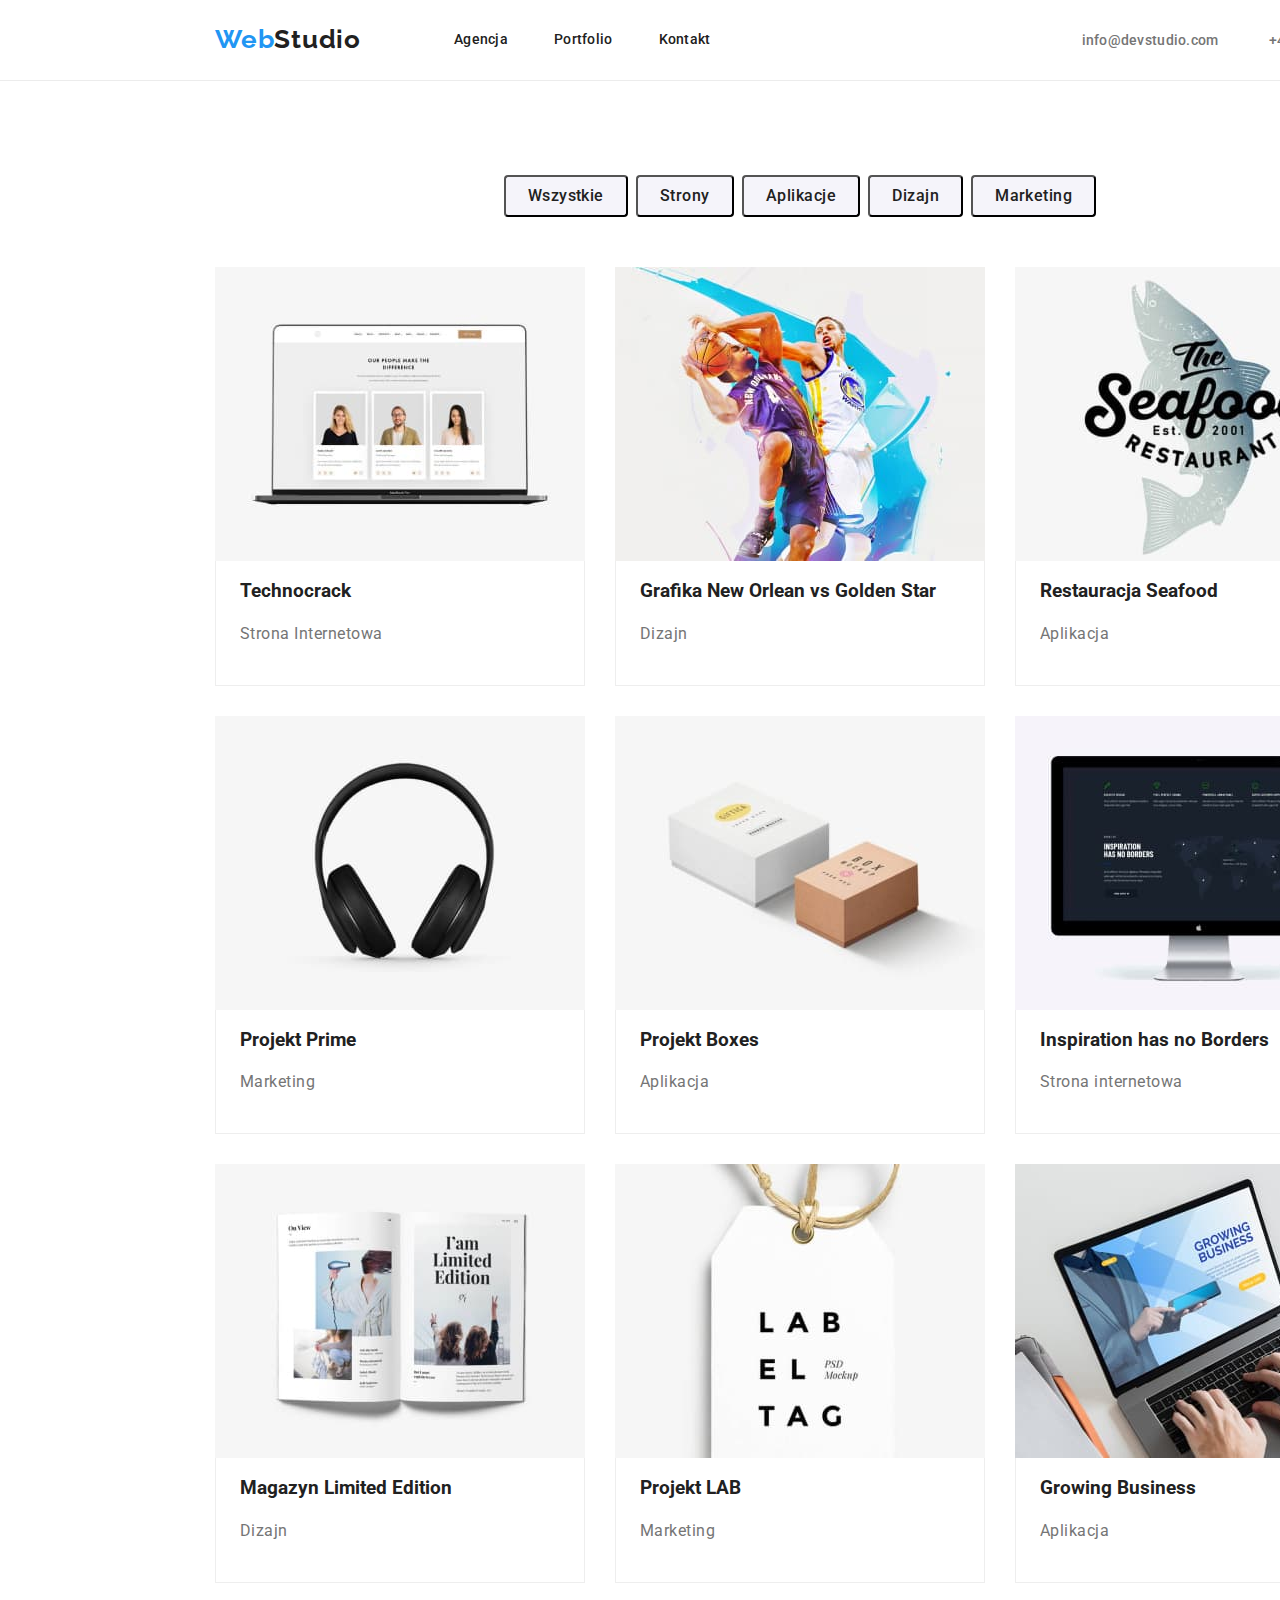
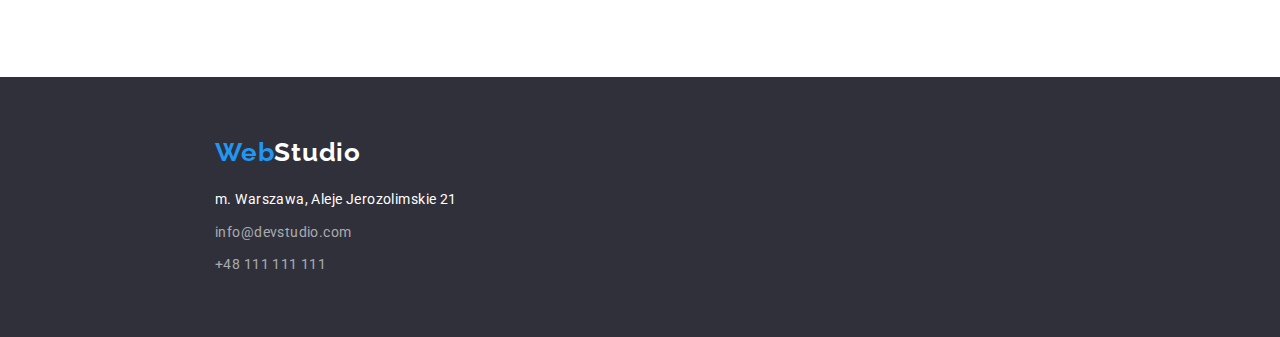
==== portfolio.html @ e6028678 "copy of last homework" ====
<!DOCTYPE html>
<html lang="pl">
<head>
    <meta charset="UTF-8">
    <meta http-equiv="X-UA-Compatible" content="IE=edge">
    <meta name="viewport" content="width=device-width, initial-scale=1.0">
    <title>portfolio</title>
    <link rel="stylesheet" href="modern-normalize.css">
    <link rel="stylesheet" href="./css/styles.css" />
    <link rel="preconnect" href="https://fonts.gstatic.com">
    <link href="https://fonts.googleapis.com/css2?family=Raleway:wght@700&family=Roboto:wght@400;500;700;900&display=swap"
        rel="stylesheet">
</head>
<body>
    <header>
         <!---Menu--> 
         <section class="menu">  
            <div class="container">
                <h2 class="menu-logo">
                    <a class="menu-logo-item" href="index.html">Web<span class="menu-logo-accent">Studio</span></a>
                </h2>
                <nav class="navigation">
                    <ul class="navigation-list list">
                        <li class="navigation-list-item">
                            <a class="navigation-list-link" href="Agencja">Agencja</a></li>
                        <li class="navigation-list-item">
                            <a class="navigation-list-link" href="portfolio.html">Portfolio</a></li>
                        <li class="navigation-list-item">
                            <a class="navigation-list-link" href="Kontakt">Kontakt</a></li>
                    </ul>
                </nav>
                <a class="menu-mail" href="mailto:info@devstudio.com">info@devstudio.com</a>
                <a class="menu-phonenumber" href="tel:48111111111">+48 111 111 111</a>
            </div>
        </section>
    </header>
    <main class="section">      <!-- Filters -->
        <section class="filters">
            <div class="container">
                <ul class="filters-list list">
                    <li class="filters-list-item">
                        <button class="filters-list-btn" type="button">Wszystkie</button> 
                    </li>
                    <li class="filters-list-item">        
                        <button class="filters-list-btn" type="button">Strony</button>
                    </li>
                    <li class="filters-list-item">
                        <button class="filters-list-btn" type="button">Aplikacje</button>
                    </li>
                    <li class="filters-list-item">
                        <button class="filters-list-btn" type="button">Dizajn</button>
                    </li>
                    <li class="filters-list-item">
                        <button class="filters-list-btn" type="button">Marketing</button> 
                    </li>
                </ul>
            </div>
        </section>
        <section class="projects"> <!-- projects -->
            <div class="container">
                <ul class="projects-list list">
                    <li class="projects-list-item">
                        <img class="projects-list-img" src="images/portfolio/portfolio1.jpg" alt="Technocrack" width="370" height="294">
                        <div class="projects-frame">
                            <h3 class="projects-list-title">Technocrack</h3>
                            <p class="projects-list-type">Strona Internetowa</p>
                        </div>
                    </li>
                    <li class="projects-list-item">
                        <img class="projects-list-img" src="images/portfolio/portfolio2.jpg" alt="Grafika New Orlean vs Golden Star" width="370" height="294">
                        <div class="projects-frame">
                            <h3 class="projects-list-title">Grafika New Orlean vs Golden Star</h3>
                            <p class="projects-list-type">Dizajn</p>
                        </div>
                    </li>
                    <li class="projects-list-item">
                        <img class="projects-list-img" src="images/portfolio/portfolio3.jpg" alt="Restauracja Seafood" width="370" height="294">
                        <div class="projects-frame">
                            <h3 class="projects-list-title">Restauracja Seafood</h3>
                            <p class="projects-list-type">Aplikacja</p>
                        </div>
                    </li>
                    <li class="projects-list-item">
                        <img class="projects-list-img" src="images/portfolio/portfolio4.jpg" alt="Projekt Prime" width="370" height="294">
                        <div class="projects-frame">
                            <h3 class="projects-list-title">Projekt Prime</h3>
                            <p class="projects-list-type">Marketing</p>
                        </div>
                    </li>
                    <li class="projects-list-item">
                        <img class="projects-list-img" src="images/portfolio/portfolio5.jpg" alt="Projekt Boxes" width="370" height="294">
                        <div class="projects-frame">
                            <h3 class="projects-list-title">Projekt Boxes</h3>
                            <p class="projects-list-type">Aplikacja</p>
                        </div>
                    </li>
                    <li class="projects-list-item">
                        <img class="projects-list-img" src="images/portfolio/portfolio6.jpg" alt="Inspiration has no Borders" width="370" height="294">
                        <div class="projects-frame">
                            <h3 class="projects-list-title">Inspiration has no Borders</h3>
                            <p class="projects-list-type">Strona internetowa</p>
                        </div>
                    </li>
                    <li class="projects-list-item">
                        <img class="projects-list-img" src="images/portfolio/portfolio7.jpg" alt="Magazyn Limited Edition" width="370" height="294">
                        <div class="projects-frame">
                            <h3 class="projects-list-title">Magazyn Limited Edition</h3>
                            <p class="projects-list-type">Dizajn</p>
                        </div>
                    </li>
                    <li class="projects-list-item">
                        <img class="projects-list-img" src="images/portfolio/portfolio8.jpg" alt="Projekt LAB" width="370" height="294">
                        <div class="projects-frame">
                            <h3 class="projects-list-title">Projekt LAB</h3>
                            <p class="projects-list-type">Marketing</p>
                        </div>
                    </li>
                    <li class="projects-list-item">
                        <img class="projects-list-img" src="images/portfolio/portfolio9.jpg" alt="Growing Business" width="370" height="294">
                        <div class="projects-frame">
                            <h3 class="projects-list-title">Growing Business</h3>
                            <p class="projects-list-type">Aplikacja</p>
                        </div>
                    </li>
                </ul>
            </div>
        </section>
    </main>
    <footer class="footer">
        <div class="container">
            <h2 class="logo-footer">
                <a class="menu-logo-item" href="#">Web<span class="footer-logo-accent">Studio</span></a>
            </h2>
            <address class="address">
                <ul class="address-list list">
                    <li class="address-list-item">
                        <a class="address-list-link" href="https://goo.gl/maps/HhbNM7JacB6x19Nx8" target="_blank">m. Warszawa, Aleje Jerozolimskie 21</a></li>
                    <li class="address-list-item">
                        <a class="address-list-link" href="mailto:info@devstudio.com">info@devstudio.com</a></li>
                    <li class="address-list-item">
                        <a class="address-list-link" href="tel:48111111111">+48 111 111 111</a></li>
                </ul>
            </address>
        </div>
    </footer>
</body>
</html>
---- css/styles.css ----
:root {
  --main-font: 'Roboto', sans-serif;
  --secondary-font: 'Raleway', sans-serif;
  --main-color: #2196f3;
  --text-default: #212121;
  --description: #757575;
  --white: #ffffff;
}
body {
  font-family: var(--main-font);
  color: var(--text-default);
}
a{
  text-decoration: none;
}
h1,
h2,
h3,
h4,
h5,
h6 {
    margin: 0;
}

ul,
ol {
    padding: 0;
    margin: 0;
}

p {
    padding: 0;
}

img {
    display: block;
}
.list {
  list-style: none;
}
.container {
  width: 1600px;
  padding: 0 215px;
  align-items: center;
  margin: 0 auto;
}

.section {
  padding-top: 94px;
  padding-bottom: 94px;
}
/* ########### COMPONENT ############## */
.header-btn,
.filters-list-btn {
  background: #f5f4fa;
  border-radius: 4px;
  cursor: pointer;
}
.header-btn:hover,
.header-btn:focus,
.filters-list-btn:hover,
.filters-list-btn:focus {
  background: var(--main-color);
  color: var(--white);
}

/* ########### END COMPONENT ############## */

/* ########### MENU ############## */
.menu{
  
}

.menu .container {
  display: flex;
  align-items: center;
  padding-top: 24px;
  padding-bottom: 25px;
  border-bottom: 1px solid #ECECEC ;
  
}
.menu-logo{
  margin-right: 93px;

}
.navigation-list {
  display: flex;
}
.navigation-list-item:not(:last-child){
  margin-right: 46px;
}
.menu-mail{
  margin-left: 371px;
  margin-right: 50px;
}

.menu-logo-item {
  font-family: var(--secondary-font);
  font-size: 26px;
  line-height: 1.192;
  letter-spacing: 0.03em;
  color: var(--main-color);
}
.menu-logo-accent {
  color: var(--text-default);
}

.navigation-list-link {
  font-weight: 500;
  font-size: 14px;
  line-height: 1.142;
  letter-spacing: 0.02em;
  color: var(--text-default);
}

.navigation-list-link:hover,
.navigation-list-link:focus {
  color: var(--main-color);
}
.menu-mail,
.menu-phonenumber {
  font-weight: 500;
  font-size: 14px;
  line-height: 1.142;
  letter-spacing: 0.02em;
  color: var(--description);
}
.menu-mail:hover,
.menu-mail:focus,
.menu-phonenumber:hover,
.menu-phonenumber:focus {
  color: var(--main-color);
}

/* ########### END MENU ############## */

/* ########### HEDER ############## */


.header .container{
  background: #2f303a;
}
.container .header-item{
  display: flex;
  flex-direction: column;
  align-items: center;
  justify-content: center;
}
.header-item{
  padding-top: 200px;
  padding-bottom: 200px;
}

.header-title {
  margin-bottom: 40px;
  width: 696px;
  height: 120px;
  font-weight: 900;
  font-size: 44px;
  line-height: 1.333;
  text-align: center;
  letter-spacing: 0.06em;
  text-transform: uppercase;
  color: var(--white);
}
.header-btn {
  width: 200px;
  padding: 10px 41px;
  border: 0px;
  font-weight: bold;
  font-size: 16px;
  line-height: 1.875;
  text-align: center;
  letter-spacing: 0.06em;
  color: var(--text-default);
  box-shadow: 0px 4px 4px rgba(0, 0, 0, 0.15);
}

/* ########### END HEDER ############## */

/* ########### MAIN ############## */
.strengths .container {
  display: flex;
}
.strengths-list{
  display: flex;
}
.strengths-item:not(:last-child){
  margin-right: 46px;
}

.strengths-title {
  margin-bottom: 10px;
  width: 270px;
  font-size: 14px;
  line-height: 1.142;
  letter-spacing: 0.03em;
  text-transform: uppercase;
}
.strengths-about {
  width: 270px;
  font-size: 14px;
  line-height: 1.714;
  letter-spacing: 0.03em;
  color: var(--description);
}
.whatwedo-title,
.ourteam-title {
  margin-bottom: 50px;
  font-size: 36px;
  line-height: 1.166;
  text-align: center;
  letter-spacing: 0.03em;
}
.whatwedo{
  padding-bottom: 94px;
}
.whatwedo-list {
  display: flex;
}
.whatwedo-list-item:not(:last-child),
.ourteam-list-item:not(:last-child){
  margin-right: 30px;
}
.ourteam .container{
  background: #F5F4FA;
}
.ourteam-list{
  display: flex;
}
.ourteam-list-item{
  background: #FFFFFF;
  box-shadow: 0px 1px 3px rgba(0, 0, 0, 0.12), 0px 1px 1px rgba(0, 0, 0, 0.14), 0px 2px 1px rgba(0, 0, 0, 0.2);
  border-radius: 0px 0px 4px 4px;

}
.ourteam-list-img{
  margin-bottom: 30px;
}
.ourteam-list-name{
  margin-bottom: 10px;
}

.ourteam-list-name {
  font-weight: 500;
  font-size: 16px;
  line-height: 1.187;
  text-align: center;
  letter-spacing: 0.03em;
}
.ourteam-list-job {
  font-size: 16px;
  line-height: 1.187;
  text-align: center;
  letter-spacing: 0.03em;
  color: var(--description);
}

/* ########### END MAIN ############## */

/* ########### FOOTER ############## */
.footer .container{
  background: #2f303a;
}

.logo-footer {
  padding-top: 60px;
  margin-bottom: 20px;
}
.address-list-item:not(:last-child) {
margin-bottom: 9px;
}
.address{
  padding-bottom: 60px;
}
.address-list-link {
  font-style: normal;
  font-weight: normal;
  font-size: 14px;
  line-height: 1.714;
  letter-spacing: 0.03em;
  color: rgba(255, 255, 255, 0.6);
}
a[href="https://goo.gl/maps/HhbNM7JacB6x19Nx8"]
{
  color: var(--white);
}
.address-list-link:hover,
.address-list-link:focus {
  color: var(--main-color);
}
.footer-logo-accent {
  color: var(--white);
}

/* ########### END FOOTER ############## */

/* ########### PORTFOLIO ############## */
.container .filters-list{
  display: flex;
  justify-content: center;
}
.filters-list-item:not(:last-child){
  margin-right: 8px;
}

.filters-list-btn {
  padding: 6px 22px;
  font-weight: 500;
  font-size: 16px;
  line-height: 1.625;
  text-align: center;
  letter-spacing: 0.03em;
  color: var(--text-default);
}

.container .projects-list {
  display: flex;
}
.projects-list{
  min-height: 1272px;
  padding-top: 50px;
  flex-wrap: wrap;
  align-items: center;
}
/* .projects-list-img {
  margin-bottom: 20px;
} */
.projects-list-title{
  margin-bottom: 4px;
  padding-left: 24px;
}
.projects-list-type {
padding-bottom: 20px;
padding-left: 24px;
}
.projects-list-item:not(:nth-child(3n)){
  margin-right: 30px;
}
.projects-list-item:nth-child(-n+6){
margin-bottom: 30px;
}
.projects-frame{
  padding-top: 20px;
  border-right: 1px solid #EEEEEE;
  border-bottom: 1px solid #EEEEEE;
  border-left: 1px solid #EEEEEE;
}


}
.projects-list-title {
  font-size: 18px;
  line-height: 1.666;
  letter-spacing: 0.06em;
}
.projects-list-type {
  font-size: 16px;
  line-height: 1.875;
  letter-spacing: 0.03em;
  color: var(--description);
}
/* ########### END PORTFOLIO ############## */
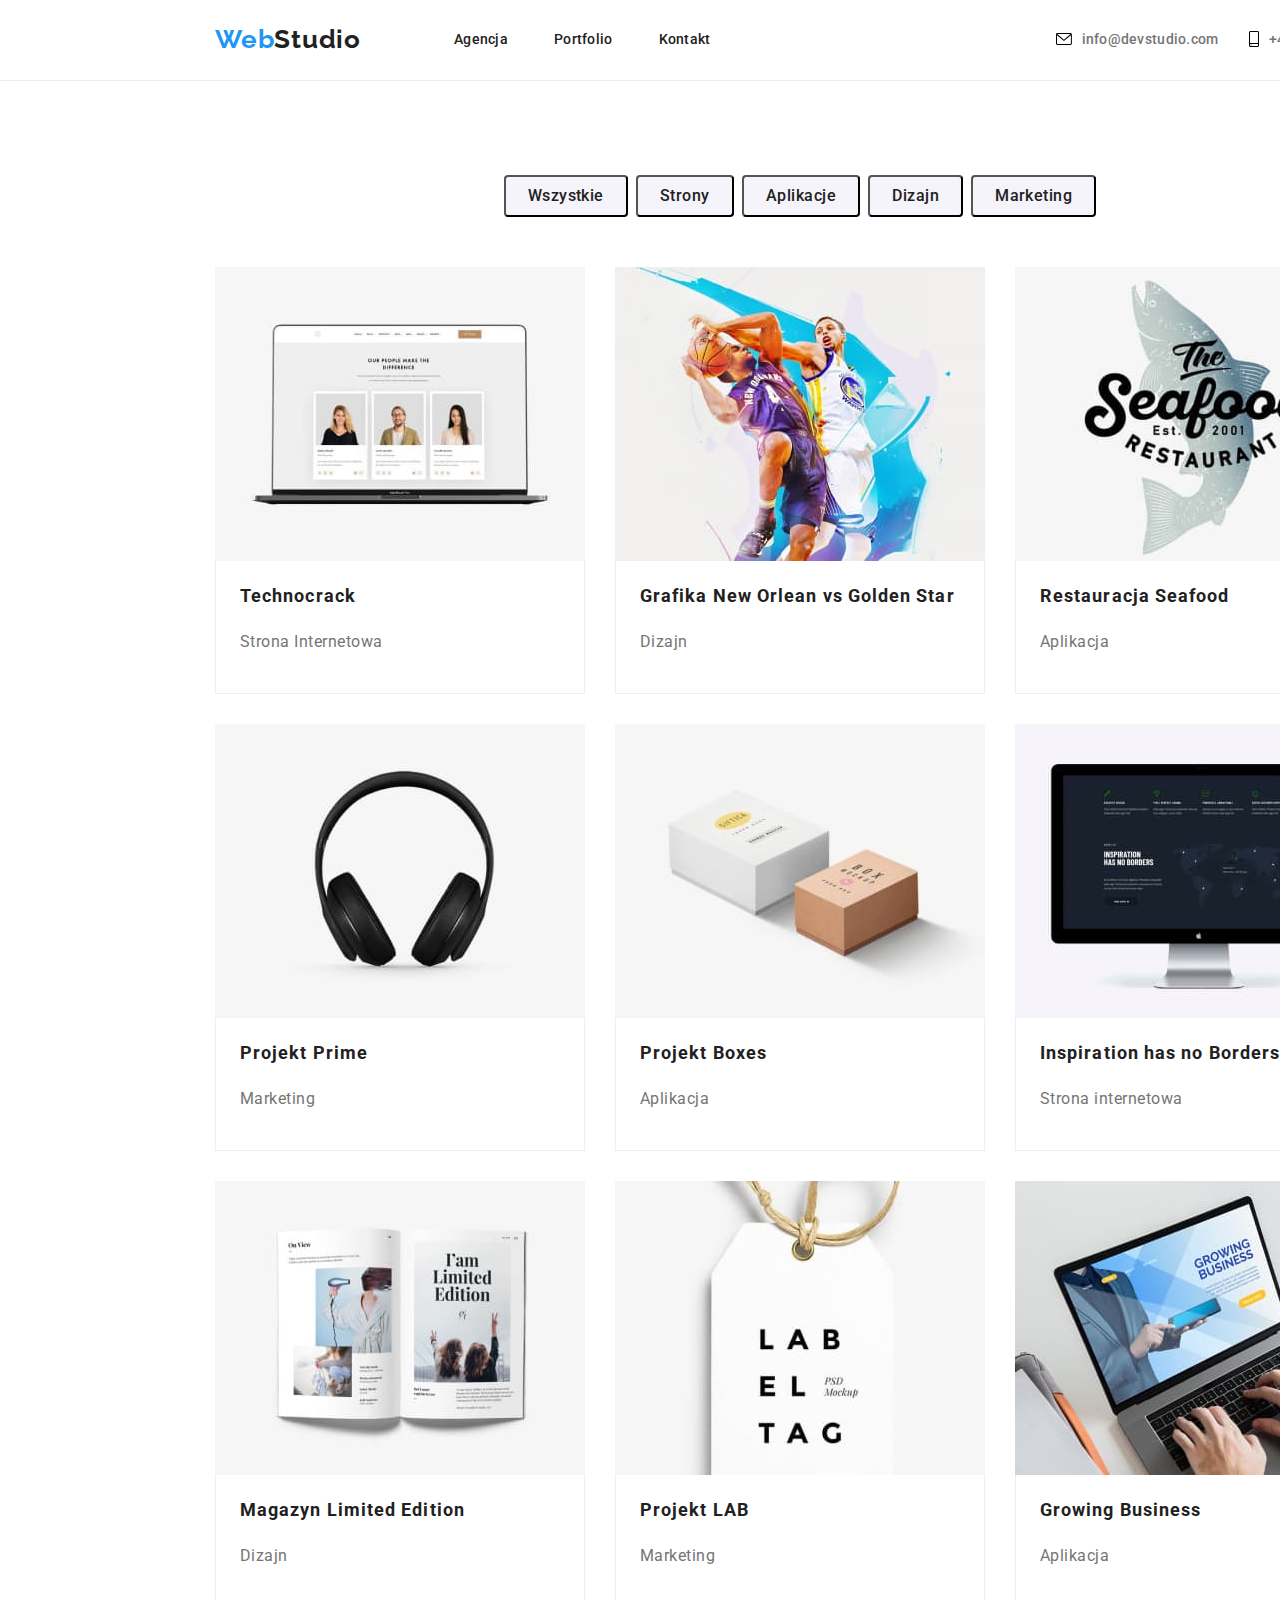
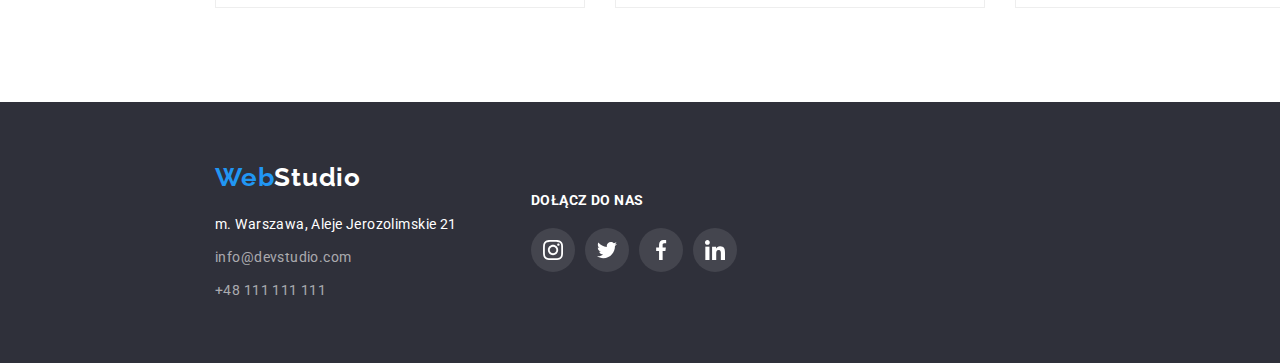
==== commit 2121c3b6: "menu contact hover" ====
--- a/portfolio.html
+++ b/portfolio.html
@@ -29,8 +29,20 @@
                             <a class="navigation-list-link" href="Kontakt">Kontakt</a></li>
                     </ul>
                 </nav>
-                <a class="menu-mail" href="mailto:info@devstudio.com">info@devstudio.com</a>
-                <a class="menu-phonenumber" href="tel:48111111111">+48 111 111 111</a>
+                <div class="menu-contact">
+                    <a class="menu-mail" href="mailto:info@devstudio.com">
+                        <svg class="icon-envelope">
+                            <use href="./images/icons.svg#icon-envelope"></use>
+                        </svg>
+                        info@devstudio.com
+                    </a>
+                    <a class="menu-phonenumber" href="tel:48111111111">
+                        <svg class="icon-smartphone">
+                            <use href="./images/icons.svg#icon-smartphone"></use>
+                        </svg>
+                        +48 111 111 111
+                    </a>
+                </div>
             </div>
         </section>
     </header>
@@ -128,19 +140,54 @@
     </main>
     <footer class="footer">
         <div class="container">
-            <h2 class="logo-footer">
-                <a class="menu-logo-item" href="#">Web<span class="footer-logo-accent">Studio</span></a>
-            </h2>
-            <address class="address">
-                <ul class="address-list list">
-                    <li class="address-list-item">
-                        <a class="address-list-link" href="https://goo.gl/maps/HhbNM7JacB6x19Nx8" target="_blank">m. Warszawa, Aleje Jerozolimskie 21</a></li>
-                    <li class="address-list-item">
-                        <a class="address-list-link" href="mailto:info@devstudio.com">info@devstudio.com</a></li>
-                    <li class="address-list-item">
-                        <a class="address-list-link" href="tel:48111111111">+48 111 111 111</a></li>
+            <div class="left-footer">
+                <h2 class="logo-footer">
+                    <a class="menu-logo-item" href="#">Web<span class="footer-logo-accent">Studio</span></a>
+                </h2>
+                <address class="address">
+                    <ul class="address-list list">
+                        <li class="address-list-item">
+                            <a class="address-list-link" href="https://goo.gl/maps/HhbNM7JacB6x19Nx8" target="_blank">m. Warszawa, Aleje Jerozolimskie 21</a></li>
+                        <li class="address-list-item">
+                            <a class="address-list-link" href="mailto:info@devstudio.com">info@devstudio.com</a></li>
+                        <li class="address-list-item">
+                            <a class="address-list-link" href="tel:48111111111">+48 111 111 111</a></li>
+                    </ul>
+                </address>
+            </div>
+            <div class="right-footer">
+                <h3 class="social-title">Dołącz do nas</h3>
+                <ul class="social-list list">
+                    <li class="social-list-item">
+                        <a class="social-list-link footer-icon" href="#">
+                            <svg class="social-icon">
+                            <use href="./images/icons.svg#icon-instagram"></use>
+                            </svg>
+                        </a>
+                    </li>
+                    <li class="social-list-item">
+                        <a class="social-list-link footer-icon" href="#">
+                        <svg class="social-icon">
+                            <use href="./images/icons.svg#icon-twitter"></use>
+                        </svg>
+                        </a>
+                    </li>
+                    <li class="social-list-item">
+                        <a class="social-list-link footer-icon" href="#">
+                        <svg class="social-icon">
+                            <use href="./images/icons.svg#icon-facebook"></use>
+                        </svg>
+                        </a>
+                    </li>
+                    <li class="social-list-item">
+                        <a class="social-list-link footer-icon" href="#">
+                        <svg class="social-icon">
+                            <use href="./images/icons.svg#icon-linkedin"></use>
+                        </svg>
+                        </a>
+                    </li>
                 </ul>
-            </address>
+            </div>
         </div>
     </footer>
 </body>
--- a/css/styles.css
+++ b/css/styles.css
@@ -5,6 +5,7 @@
   --text-default: #212121;
   --description: #757575;
   --white: #ffffff;
+  --svg-colour: #AFB1B8
 }
 body {
   font-family: var(--main-font);
@@ -64,12 +65,11 @@
   color: var(--white);
 }
 
+
+
 /* ########### END COMPONENT ############## */
 
 /* ########### MENU ############## */
-.menu{
-  
-}
 
 .menu .container {
   display: flex;
@@ -89,10 +89,7 @@
 .navigation-list-item:not(:last-child){
   margin-right: 46px;
 }
-.menu-mail{
-  margin-left: 371px;
-  margin-right: 50px;
-}
+
 
 .menu-logo-item {
   font-family: var(--secondary-font);
@@ -117,6 +114,16 @@
 .navigation-list-link:focus {
   color: var(--main-color);
 }
+.menu-contact{
+  display: flex;
+  align-items: center;
+  justify-content: center;
+}
+.menu-mail{
+  margin-left: 345px;
+  margin-right: 30px;
+}
+
 .menu-mail,
 .menu-phonenumber {
   font-weight: 500;
@@ -124,12 +131,27 @@
   line-height: 1.142;
   letter-spacing: 0.02em;
   color: var(--description);
+  display: flex;
+  align-items: center;
 }
 .menu-mail:hover,
 .menu-mail:focus,
 .menu-phonenumber:hover,
 .menu-phonenumber:focus {
   color: var(--main-color);
+  fill: var(--main-color);
+}
+.icon-envelope{
+  width: 16px;
+  height: 12px;
+}
+.icon-smartphone{
+  width: 10px;
+  height: 16px;
+}
+.icon-envelope,
+.icon-smartphone{
+  margin-right: 10px;
 }
 
 /* ########### END MENU ############## */
@@ -138,8 +160,17 @@
 
 
 .header .container{
-  background: #2f303a;
-}
+    
+  background-image: linear-gradient(
+    rgba(47, 48, 58, 0.4),
+    rgba(47, 48, 58, 0.4)), 
+  url(/images/background/headerbackground.jpg);
+  height: 600px;
+  left: 0px;
+  top: 80px;
+  background-repeat: no-repeat; 
+}
+
 .container .header-item{
   display: flex;
   flex-direction: column;
@@ -180,14 +211,35 @@
 
 /* ########### MAIN ############## */
 .strengths .container {
-  display: flex;
-}
-.strengths-list{
-  display: flex;
-}
-.strengths-item:not(:last-child){
-  margin-right: 46px;
-}
+  display: block;
+}
+.strengths-list,
+.strengths-list-icons{
+  display: flex;
+}
+.strengths-list-icons
+.strengths-list-icons-item{
+  display: flex;
+
+}
+
+.strengths-item:not(:last-child),
+.strengths-list-icons-item:not(:last-child){
+  margin-right: 30px;
+}
+.strengths-list-icons-item{
+  width: 270px;
+height: 120px;
+margin-bottom: 30px;
+background: #F5F4FA;
+border-radius: 4px;
+}
+.strengthsicons{
+  width: 70px;
+  min-height: 70px;
+  margin-left: 100px;
+}
+
 
 .strengths-title {
   margin-bottom: 10px;
@@ -205,7 +257,8 @@
   color: var(--description);
 }
 .whatwedo-title,
-.ourteam-title {
+.ourteam-title,
+.ourclient-title {
   margin-bottom: 50px;
   font-size: 36px;
   line-height: 1.166;
@@ -227,20 +280,22 @@
 }
 .ourteam-list{
   display: flex;
+
 }
 .ourteam-list-item{
   background: #FFFFFF;
   box-shadow: 0px 1px 3px rgba(0, 0, 0, 0.12), 0px 1px 1px rgba(0, 0, 0, 0.14), 0px 2px 1px rgba(0, 0, 0, 0.2);
   border-radius: 0px 0px 4px 4px;
-
-}
-.ourteam-list-img{
-  margin-bottom: 30px;
+}
+.ourteam-content-wrapper{
+  padding-top: 30px;
+  padding-right: 32px;
+  padding-bottom: 30px;
+  padding-left: 32px;
 }
 .ourteam-list-name{
   margin-bottom: 10px;
 }
-
 .ourteam-list-name {
   font-weight: 500;
   font-size: 16px;
@@ -254,15 +309,68 @@
   text-align: center;
   letter-spacing: 0.03em;
   color: var(--description);
-}
-
+  margin-bottom: 16px;
+}
+.social-list{
+  display: flex;
+  align-items: center;
+  justify-content: space-between;
+  width: 206px;
+}
+.social-list-item{
+  display: flex;
+}
+.social-list-link{
+  display: flex;
+  align-items: center;
+  justify-content: center;
+  width: 44px;
+  height: 44px;
+  background: rgba(255, 255, 255, 0.1);
+  border-radius: 50%;
+  fill: #AFB1B8;
+}
+.social-list-link:hover,
+.social-list-link:focus{
+  fill: var(--white); 
+background-color: var(--main-color);  
+}
+.social-icon{
+  width: 20px;
+  height: 20px;
+}
+.ourclient-list{
+  display: flex;
+  justify-content: space-between;
+}
+.ourclient-list-item:hover,
+:focus,
+:active{
+fill: var(--main-color);
+border-color: var(--main-color);
+}
+.ourclient-list-item{
+display: flex;
+width: 170px;
+height: 92px;
+border: 1px solid #AFB1B8;
+border-radius: 4px;
+fill: var(--svg-colour);
+}
+.ourclient-icons{
+  width: 106px;
+  min-height: 60px;
+  margin-left: 32px;
+}
 /* ########### END MAIN ############## */
 
 /* ########### FOOTER ############## */
 .footer .container{
   background: #2f303a;
 }
-
+.left-footer{
+  min-width: 246px;
+}
 .logo-footer {
   padding-top: 60px;
   margin-bottom: 20px;
@@ -292,6 +400,26 @@
 .footer-logo-accent {
   color: var(--white);
 }
+.right-footer{
+  padding-left: 70px;
+}
+.social-title{
+padding-bottom: 20px;
+font-size: 14px;
+line-height: 1.143;
+letter-spacing: 0.03em;
+text-transform: uppercase;
+color: #FFFFFF;
+}
+.footer .container{
+  display: flex;
+}
+
+.footer-icon{
+  fill: var(--white);
+}
+
+
 
 /* ########### END FOOTER ############## */
 
@@ -347,8 +475,6 @@
   border-left: 1px solid #EEEEEE;
 }
 
-
-}
 .projects-list-title {
   font-size: 18px;
   line-height: 1.666;
